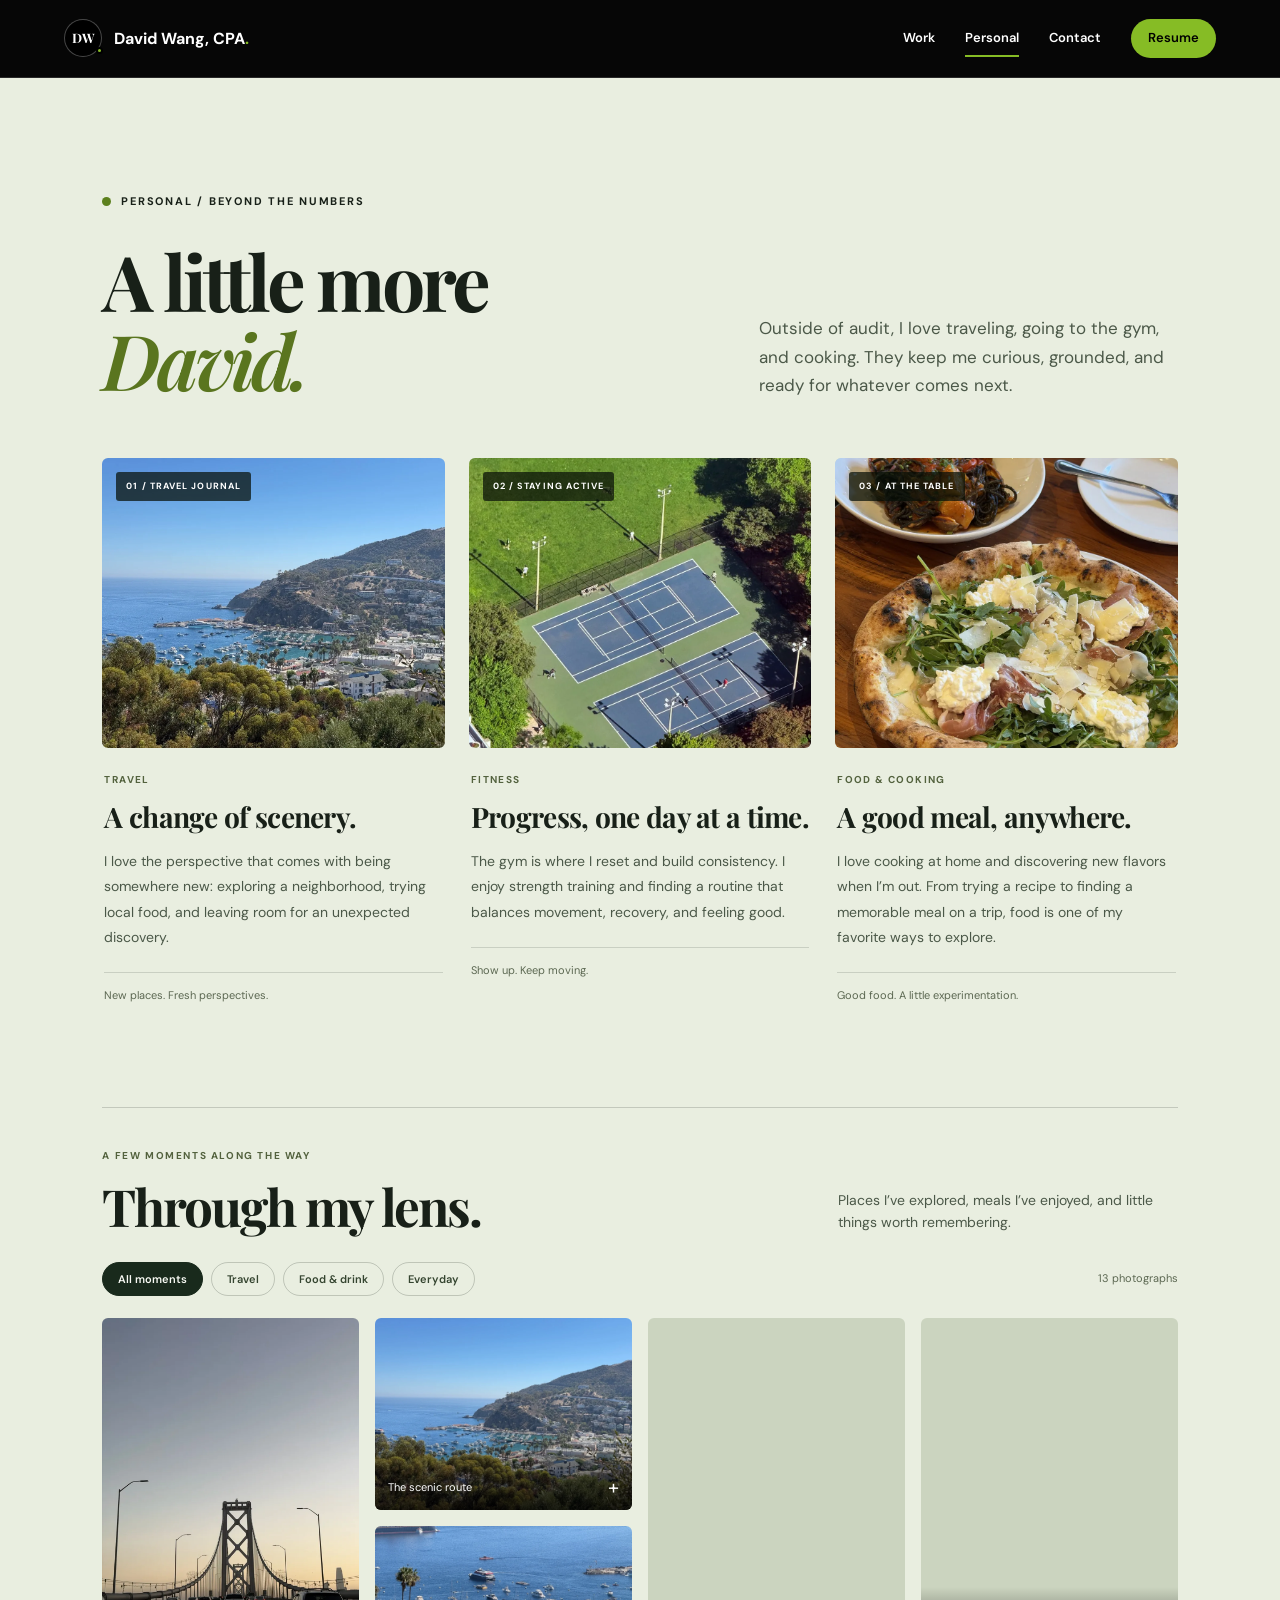
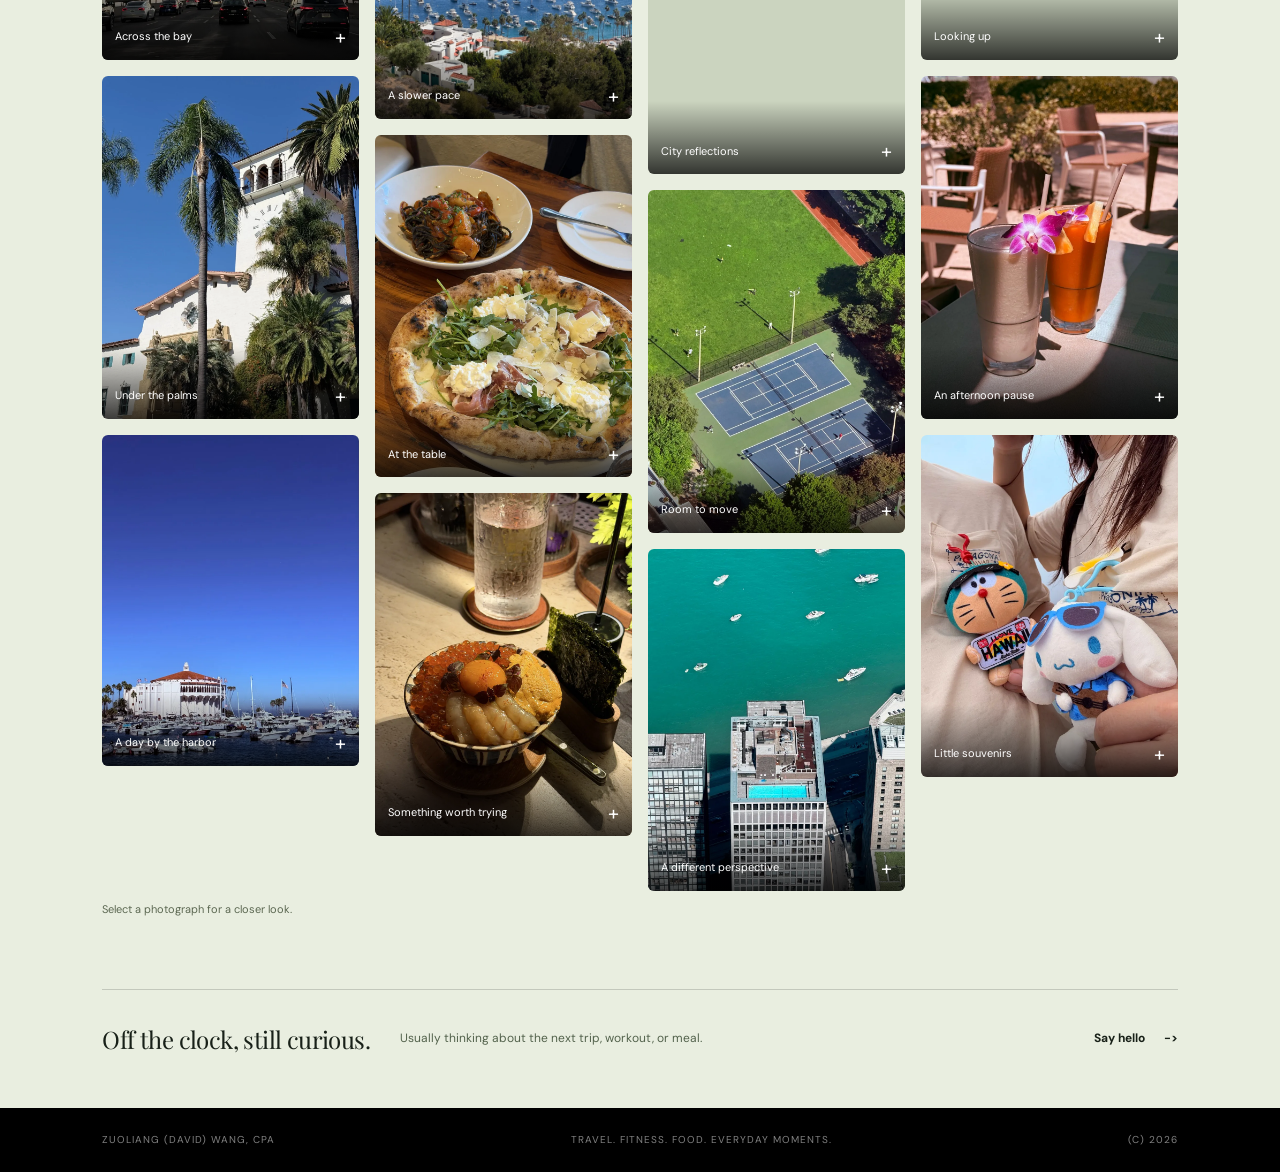
==== personal.html @ ee967cb2 "Separate Work and Personal pages and use plain text navigation symbols" ====
<!DOCTYPE html>
<html lang="en">
<head>
  <meta charset="UTF-8">
  <meta name="viewport" content="width=device-width, initial-scale=1.0">
  <meta name="description" content="Life beyond work with David Wang: travel, fitness, food, and a personal photo journal.">
  <meta name="theme-color" content="#080808">
  <title>David Wang | Personal</title>
  <link rel="preconnect" href="https://fonts.googleapis.com">
  <link rel="preconnect" href="https://fonts.gstatic.com" crossorigin="">
  <link href="https://fonts.googleapis.com/css2?family=DM+Sans:wght@400;500;600;700&family=Playfair+Display:ital,wght@0,600;0,700;1,600&display=swap" rel="stylesheet">
  <link rel="stylesheet" href="styles.css?v=two-pages-20261106">
<link href="https://zuoliangwang23.github.io/personal.html" rel="canonical"></head>
<body class="personal-page">
  <a class="skip-link" href="#personal">Skip to content</a>
  <header class="site-header">
    <a class="brand" href="index.html" aria-label="David Wang home">
      <span class="brand-mark">DW<span class="brand-dot"></span></span>
      <span>David Wang, CPA<span class="wordmark-dot">.</span></span>
    </a>
    <nav aria-label="Main navigation">
      <a class="section-nav" href="index.html">Work</a>
      <a aria-current="page" class="section-nav" href="personal.html">Personal</a>
      <a class="contact-nav" href="index.html#contact">Contact</a>
      <a class="nav-cta" href="[data-uri]" download="David-Wang-Resume.docx">Resume</a>
    </nav>
  </header>

  <main id="top"><section class="personal-section" id="personal" aria-labelledby="personal-title">
      <div class="personal-heading reveal">
        <div class="personal-kicker"><span class="personal-dot" aria-hidden="true"></span> Personal / Beyond the numbers</div>
        <div class="personal-title-row">
          <h1 id="personal-title">A little more <em>David.</em></h1>
          <p>Outside of audit, I love traveling, going to the gym, and cooking. They keep me curious, grounded, and ready for whatever comes next.</p>
        </div>
      </div>
      <div class="personal-grid">
        <article class="interest-card reveal">
          <a class="interest-photo" href="photos/coastal-overlook.webp" data-photo="" aria-label="Enlarge coastal harbor photograph">
            <img src="photos/coastal-overlook.webp" alt="An ocean harbor and hillside town viewed from above" width="1280" height="960" loading="lazy" decoding="async">
            <span class="interest-photo-label">01 / Travel journal</span>
          </a>
          <div class="interest-copy"><p class="interest-label">Travel</p><h3>A change of scenery.</h3><p>I love the perspective that comes with being somewhere new: exploring a neighborhood, trying local food, and leaving room for an unexpected discovery.</p><span class="interest-footnote">New places. Fresh perspectives.</span></div>
        </article>
        <article class="interest-card reveal">
          <a class="interest-photo activity-photo" href="photos/room-to-move.webp" data-photo="" aria-label="Enlarge courts and green space photograph">
            <img src="photos/room-to-move.webp" alt="An overhead view of tennis courts, a running track, and green space" width="960" height="1280" loading="lazy" decoding="async">
            <span class="interest-photo-label">02 / Staying active</span>
          </a>
          <div class="interest-copy"><p class="interest-label">Fitness</p><h3>Progress, one day at a time.</h3><p>The gym is where I reset and build consistency. I enjoy strength training and finding a routine that balances movement, recovery, and feeling good.</p><span class="interest-footnote">Show up. Keep moving.</span></div>
        </article>
        <article class="interest-card reveal">
          <a class="interest-photo food-photo" href="photos/pizza-and-pasta.webp" data-photo="" aria-label="Enlarge pizza and pasta photograph">
            <img src="photos/pizza-and-pasta.webp" alt="Pizza topped with greens and cheese alongside a bowl of seafood pasta" width="960" height="1280" loading="lazy" decoding="async">
            <span class="interest-photo-label">03 / At the table</span>
          </a>
          <div class="interest-copy"><p class="interest-label">Food &amp; Cooking</p><h3>A good meal, anywhere.</h3><p>I love cooking at home and discovering new flavors when I’m out. From trying a recipe to finding a memorable meal on a trip, food is one of my favorite ways to explore.</p><span class="interest-footnote">Good food. A little experimentation.</span></div>
        </article>
      </div>
      <section class="photo-journal" id="personal-gallery" aria-labelledby="gallery-title">
        <div class="journal-heading">
          <div><p class="personal-kicker">A few moments along the way</p><h3 id="gallery-title">Through my lens.</h3></div>
          <p>Places I’ve explored, meals I’ve enjoyed, and little things worth remembering.</p>
        </div>
        <div class="gallery-toolbar">
          <div class="gallery-filters" role="group" aria-label="Filter photographs" hidden>
            <button type="button" data-filter="all" aria-pressed="true">All moments</button>
            <button type="button" data-filter="travel" aria-pressed="false">Travel</button>
            <button type="button" data-filter="food" aria-pressed="false">Food &amp; drink</button>
            <button type="button" data-filter="everyday" aria-pressed="false">Everyday</button>
          </div>
          <p class="gallery-count" role="status" aria-live="polite">13 photographs</p>
        </div>
        <div class="photo-gallery">
          <a class="gallery-item" href="photos/bay-bridge.webp" data-photo="" data-category="travel" data-caption="Across the bay" aria-label="Enlarge: Across the bay">
            <img src="photos/bay-bridge.webp" alt="A suspension bridge and city skyline at dusk" width="960" height="1280" loading="lazy" decoding="async">
            <span class="gallery-caption">Across the bay<span aria-hidden="true">+</span></span>
          </a>
          <a class="gallery-item" href="photos/palm-lined-architecture.webp" data-photo="" data-category="travel" data-caption="Under the palms" aria-label="Enlarge: Under the palms">
            <img src="photos/palm-lined-architecture.webp" alt="Palm trees framing a white clock tower against a blue sky" width="960" height="1280" loading="lazy" decoding="async">
            <span class="gallery-caption">Under the palms<span aria-hidden="true">+</span></span>
          </a>
          <a class="gallery-item" href="photos/harbor-sailboats.webp" data-photo="" data-category="travel" data-caption="A day by the harbor" aria-label="Enlarge: A day by the harbor">
            <img src="photos/harbor-sailboats.webp" alt="Sailboats and a waterfront building beneath a clear blue sky" width="992" height="1280" loading="lazy" decoding="async">
            <span class="gallery-caption">A day by the harbor<span aria-hidden="true">+</span></span>
          </a>
          <a class="gallery-item" href="photos/coastal-overlook.webp" data-photo="" data-category="travel" data-caption="The scenic route" aria-label="Enlarge: The scenic route">
            <img src="photos/coastal-overlook.webp" alt="An ocean harbor and hillside town viewed from above" width="1280" height="960" loading="lazy" decoding="async">
            <span class="gallery-caption">The scenic route<span aria-hidden="true">+</span></span>
          </a>
          <a class="gallery-item" href="photos/coastal-harbor.webp" data-photo="" data-category="travel" data-caption="A slower pace" aria-label="Enlarge: A slower pace">
            <img src="photos/coastal-harbor.webp" alt="Boats in a blue harbor below white houses and palm trees" width="1280" height="960" loading="lazy" decoding="async">
            <span class="gallery-caption">A slower pace<span aria-hidden="true">+</span></span>
          </a>
          <a class="gallery-item" href="photos/pizza-and-pasta.webp" data-photo="" data-category="food" data-caption="At the table" aria-label="Enlarge: At the table">
            <img src="photos/pizza-and-pasta.webp" alt="Pizza topped with greens and cheese alongside a bowl of seafood pasta" width="960" height="1280" loading="lazy" decoding="async">
            <span class="gallery-caption">At the table<span aria-hidden="true">+</span></span>
          </a>
          <a class="gallery-item" href="photos/seafood-bowl.webp" data-photo="" data-category="food" data-caption="Something worth trying" aria-label="Enlarge: Something worth trying">
            <img src="photos/seafood-bowl.webp" alt="A seafood rice bowl with roe, sea urchin, and a golden egg yolk" width="960" height="1280" loading="lazy" decoding="async">
            <span class="gallery-caption">Something worth trying<span aria-hidden="true">+</span></span>
          </a>
          <a class="gallery-item" href="photos/city-reflections.webp" data-photo="" data-category="travel" data-caption="City reflections" aria-label="Enlarge: City reflections">
            <img src="photos/city-reflections.webp" alt="Cloud Gate reflecting the city and visitors at Millennium Park" width="720" height="1280" loading="lazy" decoding="async">
            <span class="gallery-caption">City reflections<span aria-hidden="true">+</span></span>
          </a>
          <a class="gallery-item" href="photos/room-to-move.webp" data-photo="" data-category="everyday" data-caption="Room to move" aria-label="Enlarge: Room to move">
            <img src="photos/room-to-move.webp" alt="An overhead view of tennis courts, a running track, and green space" width="960" height="1280" loading="lazy" decoding="async">
            <span class="gallery-caption">Room to move<span aria-hidden="true">+</span></span>
          </a>
          <a class="gallery-item" href="photos/waterfront-from-above.webp" data-photo="" data-category="travel" data-caption="A different perspective" aria-label="Enlarge: A different perspective">
            <img src="photos/waterfront-from-above.webp" alt="Waterfront buildings and boats seen from high above turquoise water" width="960" height="1280" loading="lazy" decoding="async">
            <span class="gallery-caption">A different perspective<span aria-hidden="true">+</span></span>
          </a>
          <a class="gallery-item" href="photos/museum-details.webp" data-photo="" data-category="travel" data-caption="Looking up" aria-label="Enlarge: Looking up">
            <img src="photos/museum-details.webp" alt="A museum facade with stone columns and flags under a blue sky" width="960" height="1280" loading="lazy" decoding="async">
            <span class="gallery-caption">Looking up<span aria-hidden="true">+</span></span>
          </a>
          <a class="gallery-item" href="photos/sunny-afternoon.webp" data-photo="" data-category="food" data-caption="An afternoon pause" aria-label="Enlarge: An afternoon pause">
            <img src="photos/sunny-afternoon.webp" alt="Two tropical drinks with pineapple and orchid garnishes on a sunny patio" width="960" height="1280" loading="lazy" decoding="async">
            <span class="gallery-caption">An afternoon pause<span aria-hidden="true">+</span></span>
          </a>
          <a class="gallery-item" href="photos/little-souvenirs.webp" data-photo="" data-category="everyday" data-caption="Little souvenirs" aria-label="Enlarge: Little souvenirs">
            <img src="photos/little-souvenirs.webp" alt="Two colorful souvenir plush keychains held against matching shirts" width="960" height="1280" loading="lazy" decoding="async">
            <span class="gallery-caption">Little souvenirs<span aria-hidden="true">+</span></span>
          </a>
        </div>
        <p class="gallery-hint">Select a photograph for a closer look.</p>
      </section>
      <div class="personal-closing reveal"><span>Off the clock, still curious.</span><p>Usually thinking about the next trip, workout, or meal.</p><a href="mailto:wangzuoliang23@gmail.com">Say hello <span aria-hidden="true">-&gt;</span></a></div>
    </section></main>

  <dialog class="photo-dialog" id="photo-viewer" aria-labelledby="viewer-title">
    <div class="viewer-shell">
      <div class="viewer-toolbar"><h2 id="viewer-title">Photo journal</h2><button type="button" class="viewer-close" aria-label="Close photo viewer">Close <span aria-hidden="true">X</span></button></div>
      <figure class="viewer-figure"><img id="viewer-image" alt=""><figcaption id="viewer-caption"></figcaption></figure>
      <div class="viewer-controls"><button type="button" class="viewer-previous" aria-label="Previous photograph">&lt;- Previous</button><span id="viewer-position" role="status" aria-live="polite"></span><button type="button" class="viewer-next" aria-label="Next photograph">Next -&gt;</button></div>
    </div>
  </dialog>

  <footer>
    <span>Zuoliang (David) Wang, CPA</span>
    <span>Travel. Fitness. Food. Everyday moments.</span>
    <span>(c) <span id="year"></span></span>
  </footer>

  <script src="script.js?v=two-pages-20261106"></script>
<script src="gallery.js?v=two-pages-20261106"></script></body>
</html>
---- styles.css ----
:root {
  --ink: #101010;
  --ink-soft: #4b4b4b;
  --paper: #f3f3f3;
  --paper-deep: #dedede;
  --white: #ffffff;
  --accent: #86bc25;
  --line: rgba(16, 16, 16, 0.18);
  --serif: "Playfair Display", Georgia, serif;
  --sans: "DM Sans", Arial, sans-serif;
}

* { box-sizing: border-box; }
html { scroll-behavior: smooth; }
body {
  margin: 0;
  color: var(--ink);
  background: #0b0b0b;
  font-family: var(--sans);
  line-height: 1.6;
}
a { color: inherit; text-decoration: none; }

.site-header {
  position: sticky;
  top: 0;
  z-index: 20;
  display: flex;
  align-items: center;
  justify-content: space-between;
  padding: 18px clamp(24px, 5vw, 80px);
  color: var(--white);
  border-bottom: 1px solid rgba(255, 255, 255, .14);
  background: rgba(7, 7, 7, 0.94);
  backdrop-filter: blur(18px);
}
.brand { display: flex; align-items: center; gap: 12px; font-weight: 700; }
.brand-mark {
  position: relative;
  display: grid;
  width: 38px;
  height: 38px;
  place-items: center;
  color: var(--white);
  background: #000;
  border: 1px solid rgba(255,255,255,.28);
  border-radius: 50%;
  font-family: var(--serif);
  font-size: 13px;
}
.brand-dot {
  position: absolute;
  right: -2px;
  bottom: 2px;
  width: 7px;
  height: 7px;
  background: var(--accent);
  border: 2px solid #000;
  border-radius: 50%;
}
.wordmark-dot { color: var(--accent); }
nav { display: flex; align-items: center; gap: 30px; font-size: 13px; font-weight: 600; }
nav a { transition: color .2s ease; }
nav a:hover { color: var(--accent); }
.nav-cta { padding: 9px 17px; color: #000; background: var(--accent); border-radius: 99px; }

.hero {
  min-height: calc(100vh - 75px);
  display: grid;
  grid-template-columns: 1.35fr .65fr;
  gap: 7vw;
  align-items: center;
  padding: clamp(70px, 10vw, 150px) clamp(24px, 8vw, 130px);
  overflow: hidden;
  color: var(--white);
  background:
    radial-gradient(circle at 85% 25%, rgba(134, 188, 37, .16), transparent 29%),
    #080808;
}
.eyebrow {
  display: flex;
  align-items: center;
  gap: 11px;
  margin: 0 0 24px;
  color: rgba(255,255,255,.58);
  font-size: 11px;
  font-weight: 700;
  letter-spacing: .18em;
  text-transform: uppercase;
}
.eyebrow span { width: 26px; height: 1px; background: var(--accent); }
h1, h2, h3, p { margin-top: 0; }
h1 {
  max-width: 760px;
  margin-bottom: 26px;
  font-family: var(--serif);
  font-size: clamp(55px, 7vw, 104px);
  line-height: .98;
  letter-spacing: -.055em;
}
h1 em { color: var(--accent); font-weight: 600; }
.hero-intro { max-width: 690px; margin-bottom: 12px; color: rgba(255,255,255,.68); font-size: clamp(17px, 1.45vw, 22px); }
.hero-goal { max-width: 650px; margin-bottom: 34px; font-size: 14px; font-weight: 600; }
.hero-actions { display: flex; gap: 12px; flex-wrap: wrap; }
.button {
  display: inline-flex;
  gap: 32px;
  align-items: center;
  padding: 14px 20px;
  border: 1px solid rgba(255,255,255,.55);
  border-radius: 99px;
  font-size: 13px;
  font-weight: 700;
  transition: transform .2s ease, background .2s ease, color .2s ease;
}
.button:hover { transform: translateY(-2px); }
.button.primary { color: #000; background: var(--accent); border-color: var(--accent); }
.button.secondary { color: var(--white); }
.button.secondary:hover { color: #000; background: var(--white); }
.hero-panel { position: relative; }
.hero-panel::before {
  content: "";
  position: absolute;
  inset: -60px -120px auto -80px;
  height: 390px;
  background: radial-gradient(circle, rgba(134,188,37,.3), transparent 66%);
  pointer-events: none;
}
.portrait-frame {
  position: relative;
  aspect-ratio: .9;
  margin: 0;
  overflow: hidden;
  border: 1px solid rgba(255,255,255,.35);
  border-radius: 240px 240px 12px 12px;
  background: #1b1b1b;
}
.portrait-frame img {
  width: 100%;
  height: 100%;
  display: block;
  object-fit: cover;
  object-position: 57% center;
  filter: saturate(.82) contrast(1.02);
}
.portrait-frame figcaption {
  position: absolute;
  right: 14px;
  bottom: 14px;
  left: 14px;
  padding: 10px 12px;
  color: var(--white);
  background: rgba(0, 0, 0, .84);
  backdrop-filter: blur(8px);
  font-size: 9px;
  font-weight: 700;
  letter-spacing: .11em;
  text-align: center;
  text-transform: uppercase;
}
.hero-stat-grid { display: grid; grid-template-columns: 1fr 1fr; margin-top: 30px; border-top: 1px solid rgba(255,255,255,.2); }
.hero-stat-grid div { padding: 18px 5px; border-bottom: 1px solid rgba(255,255,255,.2); }
.hero-stat-grid div:nth-child(odd) { border-right: 1px solid rgba(255,255,255,.2); }
.hero-stat-grid strong, .hero-stat-grid span { display: block; }
.hero-stat-grid strong { font-family: var(--serif); font-size: 27px; }
.hero-stat-grid span { color: rgba(255,255,255,.52); font-size: 11px; text-transform: uppercase; letter-spacing: .08em; }

.trust-strip {
  display: flex;
  gap: 3vw;
  align-items: center;
  justify-content: center;
  padding: 24px;
  color: #000;
  background: var(--accent);
  font-size: 12px;
  letter-spacing: .06em;
  text-transform: uppercase;
}
.trust-strip span { color: rgba(0,0,0,.55); }

.section { padding: clamp(80px, 10vw, 150px) clamp(24px, 8vw, 130px); background: var(--paper); }
.narrative { display: grid; grid-template-columns: .35fr 1fr; gap: 6vw; }
.section-label { font-size: 11px; font-weight: 700; letter-spacing: .18em; text-transform: uppercase; }
.narrative h2, .section-heading h2, .contact-copy h2 {
  max-width: 930px;
  margin-bottom: 28px;
  font-family: var(--serif);
  font-size: clamp(39px, 5vw, 73px);
  line-height: 1.05;
  letter-spacing: -.045em;
}
.large-copy { max-width: 940px; color: var(--ink-soft); font-size: clamp(18px, 2vw, 27px); line-height: 1.55; }
.muted-copy { max-width: 760px; margin-top: 26px; color: var(--ink-soft); }
.section-heading { display: grid; grid-template-columns: .35fr 1fr; gap: 6vw; margin-bottom: 55px; }
.section-heading h2 { margin-bottom: 0; }

.expertise-grid { display: grid; grid-template-columns: repeat(3, 1fr); gap: 18px; }
.expertise-card {
  min-height: 440px;
  padding: 28px;
  border: 1px solid var(--line);
  background: var(--white);
  transition: transform .25s ease, background .25s ease;
}
.expertise-card:hover { transform: translateY(-7px); color: var(--white); background: #111; }
.expertise-card:hover p { color: rgba(255,255,255,.65); }
.expertise-card:hover li { border-color: rgba(255,255,255,.18); }
.card-number { display: block; margin-bottom: 85px; color: var(--accent); font-family: var(--serif); }
.expertise-card h3 { margin-bottom: 18px; font-family: var(--serif); font-size: 28px; line-height: 1.15; }
.expertise-card p { color: var(--ink-soft); font-size: 14px; }
.expertise-card ul { margin: 30px 0 0; padding: 0; list-style: none; border-top: 1px solid var(--line); }
.expertise-card li { padding: 10px 0; border-bottom: 1px solid var(--line); font-size: 12px; font-weight: 600; }

.impact-section { padding: clamp(80px, 10vw, 150px) clamp(24px, 8vw, 130px); color: var(--white); background: #090909; }
.light { color: var(--paper); }
.impact-list { border-top: 1px solid rgba(255,255,255,.25); }
.impact-item {
  display: grid;
  grid-template-columns: .35fr 1fr auto;
  gap: 6vw;
  align-items: start;
  padding: 35px 0;
  border-bottom: 1px solid rgba(255,255,255,.25);
}
.impact-tag { color: var(--accent); font-size: 11px; font-weight: 700; letter-spacing: .15em; text-transform: uppercase; }
.impact-item h3 { margin-bottom: 9px; font-family: var(--serif); font-size: clamp(23px, 2.4vw, 36px); }
.impact-item p { max-width: 750px; margin: 0; color: rgba(255,255,255,.64); font-size: 14px; }
.impact-item > strong { color: rgba(255,255,255,.2); font-family: var(--serif); font-size: 30px; }

.timeline { border-top: 1px solid var(--line); }
.timeline-item { display: grid; grid-template-columns: .35fr 1fr; gap: 6vw; padding: 36px 0; border-bottom: 1px solid var(--line); }
.timeline-meta { display: flex; flex-direction: column; color: var(--ink-soft); font-size: 12px; }
.timeline-content .company { margin-bottom: 5px; color: var(--accent); font-size: 11px; font-weight: 700; letter-spacing: .14em; text-transform: uppercase; }
.timeline-content h3 { margin-bottom: 8px; font-family: var(--serif); font-size: 31px; }
.timeline-content p:last-child { max-width: 730px; margin-bottom: 0; color: var(--ink-soft); }
.role-highlights { display: flex; gap: 8px; flex-wrap: wrap; max-width: 800px; margin-top: 24px; }
.role-highlights span { padding: 7px 11px; border: 1px solid var(--line); border-radius: 99px; font-size: 10px; font-weight: 700; letter-spacing: .06em; text-transform: uppercase; }

.credential-section {
  display: grid;
  grid-template-columns: 1fr auto;
  gap: 40px;
  align-items: end;
  padding: 45px clamp(24px, 8vw, 130px);
  color: #000;
  background: var(--accent);
}
.credential-section p { margin-bottom: 8px; font-size: 10px; font-weight: 700; letter-spacing: .16em; text-transform: uppercase; }
.credential-section h2 { margin: 0; font-family: var(--serif); font-size: clamp(30px, 4vw, 56px); line-height: 1.05; letter-spacing: -.04em; }
.credential-details { display: flex; flex-direction: column; align-items: flex-end; text-align: right; }
.credential-details span { font-size: 11px; font-weight: 600; text-transform: uppercase; letter-spacing: .1em; }
.credential-details strong { font-family: var(--serif); font-size: 25px; }

.tools { display: grid; grid-template-columns: .55fr 1fr; gap: 7vw; padding: clamp(65px, 8vw, 110px) clamp(24px, 8vw, 130px); border-block: 1px solid rgba(255,255,255,.16); color: var(--white); background: #151515; }
.tools-heading p { margin: 0 0 18px; color: var(--accent); font-size: 11px; font-weight: 700; letter-spacing: .15em; text-transform: uppercase; }
.tools-heading h2 { max-width: 420px; margin: 0; font-family: var(--serif); font-size: clamp(34px, 4vw, 56px); line-height: 1.06; letter-spacing: -.04em; }
.tools-groups { display: grid; gap: 25px; }
.tool-group { padding-bottom: 24px; border-bottom: 1px solid rgba(255,255,255,.16); }
.tool-group strong { display: block; margin-bottom: 13px; color: rgba(255,255,255,.5); font-size: 10px; letter-spacing: .14em; text-transform: uppercase; }
.tool-group div { display: flex; gap: 9px; flex-wrap: wrap; }
.tools span { padding: 8px 14px; border: 1px solid rgba(255,255,255,.24); border-radius: 99px; color: rgba(255,255,255,.72); font-size: 12px; }

.contact-section {
  display: grid;
  grid-template-columns: 1fr .75fr;
  gap: 10vw;
  padding: clamp(85px, 11vw, 170px) clamp(24px, 8vw, 130px);
  color: var(--white);
  background:
    linear-gradient(135deg, rgba(134,188,37,.12), transparent 42%),
    #050505;
}
.eyebrow.light { color: rgba(245,241,232,.6); }
.contact-copy p:last-child { max-width: 620px; color: rgba(255,255,255,.64); }
.contact-links { border-top: 1px solid rgba(255,255,255,.25); }
.contact-links a { display: grid; grid-template-columns: 90px 1fr auto; gap: 12px; padding: 21px 0; border-bottom: 1px solid rgba(255,255,255,.25); }
.contact-links a:hover strong { color: var(--accent); }
.contact-links span { color: rgba(245,241,232,.5); font-size: 11px; text-transform: uppercase; letter-spacing: .12em; }
.contact-links strong { font-size: 13px; transition: color .2s ease; }
.contact-links b { color: var(--accent); }

footer { display: flex; justify-content: space-between; padding: 24px clamp(24px, 8vw, 130px); color: rgba(255,255,255,.5); background: #000; font-size: 10px; letter-spacing: .1em; text-transform: uppercase; }

.motion-ready .reveal { opacity: 0; transform: translateY(18px); transition: opacity .7s ease, transform .7s ease; }
.reveal.visible { opacity: 1; transform: translateY(0); }
.motion-ready .reveal.visible { opacity: 1; transform: translateY(0); }

[id] { scroll-margin-top: 94px; }
:focus-visible { outline: 3px solid var(--accent); outline-offset: 5px; }
.skip-link { position: fixed; top: -100px; left: 18px; z-index: 100; padding: 12px 20px; color: #000; background: var(--accent); }
.skip-link:focus { top: 12px; }
nav .section-nav { position: relative; padding: 10px 0; }
nav .section-nav::after { content: ""; position: absolute; bottom: 2px; left: 0; width: 100%; height: 2px; background: var(--accent); transform: scaleX(0); transition: transform .2s; }
nav .section-nav[aria-current]::after, nav .section-nav:hover::after { transform: scaleX(1); }
.working-style { display: grid; grid-template-columns: repeat(3, 1fr); gap: 24px; margin-top: 44px; padding-top: 28px; border-top: 1px solid var(--line); }
.working-style article > span { font-size: 11px; color: #52731a; }
.working-style h3 { font-size: 16px; margin: 12px 0 9px; line-height: 1.4; }
.working-style p { font-size: 13px; color: var(--ink-soft); margin: 0; }
.promotion-note { margin-bottom: 18px; font-size: 12px; font-weight: 600; color: #52731a; }
.personal-section { background: #e9eee0; color: #182018; padding: clamp(80px, 9vw, 140px) clamp(24px, 8vw, 130px) 50px; }
.personal-kicker { display: flex; align-items: center; gap: 10px; font-size: 11px; font-weight: 700; text-transform: uppercase; letter-spacing: .16em; }
.personal-dot { width: 9px; height: 9px; background: #5c801d; border-radius: 50%; }
.personal-title-row { display: grid; grid-template-columns: 1.15fr .85fr; gap: 7vw; align-items: end; margin-top: 30px; }
.personal-title-row h1 { margin: 0; font-family: var(--serif); font-size: clamp(48px, 6vw, 88px); line-height: 1.04; letter-spacing: -.05em; }
.personal-title-row em { color: #5a751f; }
.personal-title-row > p { margin: 0; max-width: 460px; color: #4b5848; font-size: 17px; line-height: 1.7; }
.personal-grid { display: grid; grid-template-columns: repeat(3, minmax(0,1fr)); gap: 24px; margin-top: 58px; }
.interest-card { min-width: 0; }
.interest-photo { position: relative; aspect-ratio: 1.18; display: block; overflow: hidden; border-radius: 6px; background: #d5dfcc; }
.interest-photo img { display: block; width: 100%; height: 100%; object-fit: cover; transition: transform .4s ease; }
.interest-photo:hover img { transform: scale(1.035); }
.activity-photo img { object-position: center 62%; }
.food-photo img { object-position: center 57%; }
.interest-photo-label { position: absolute; top: 14px; left: 14px; padding: 7px 10px; color: #fff; background: rgba(8,16,8,.72); border-radius: 3px; font-size: 9px; font-weight: 700; text-transform: uppercase; letter-spacing: .12em; }
.interest-copy { padding: 24px 2px 0; }
.interest-label { margin-bottom: 12px; color: #53623e; text-transform: uppercase; letter-spacing: .14em; font-size: 10px; font-weight: 700; }
.interest-copy h3 { font-family: var(--serif); font-size: clamp(25px, 2.2vw, 33px); line-height: 1.2; letter-spacing: -.025em; margin-bottom: 15px; }
.interest-copy > p:not(.interest-label) { color: #4b5848; font-size: 14px; line-height: 1.8; margin-bottom: 22px; }
.interest-footnote { display: block; border-top: 1px solid rgba(24,32,24,.15); padding-top: 14px; color: #5c6852; font-size: 11px; }
.personal-closing { margin-top: 70px; padding-top: 30px; display: flex; flex-wrap: wrap; align-items: center; gap: 16px 30px; border-top: 1px solid rgba(24,32,24,.18); }
.personal-closing > span { font-family: var(--serif); font-size: 24px; letter-spacing: -.025em; }
.personal-closing p { margin: 0; font-size: 12px; color: #53624c; }
.personal-closing a { margin-left: auto; font-weight: 700; font-size: 12px; }
.personal-closing a > span { margin-left: 16px; }

.photo-journal { margin-top: clamp(70px, 8vw, 115px); padding-top: 40px; border-top: 1px solid rgba(24,32,24,.18); }
.journal-heading { display: flex; align-items: flex-end; justify-content: space-between; gap: 35px; }
.journal-heading .personal-kicker { font-size: 10px; color: #53623e; margin-bottom: 16px; }
.journal-heading h3 { font-family: var(--serif); font-size: clamp(36px,4vw,58px); line-height: 1.05; letter-spacing: -.04em; margin: 0; }
.journal-heading > p { max-width: 340px; margin: 0; color: #4b5848; font-size: 14px; }
.gallery-toolbar { display: flex; flex-wrap: wrap; gap: 16px; align-items: center; justify-content: space-between; padding: 28px 0 22px; }
.gallery-filters { display: flex; flex-wrap: wrap; gap: 8px; }
.gallery-filters button { border: 1px solid rgba(24,32,24,.2); background: transparent; color: #354530; border-radius: 99px; padding: 9px 15px; font: 600 11px var(--sans); cursor: pointer; transition: color .2s, background .2s; }
.gallery-filters button[aria-pressed="true"], .gallery-filters button:hover { background: #192a1c; color: #f8faf4; border-color: #192a1c; }
.gallery-count { margin: 0; color: #5c6852; font-size: 11px; }
.photo-gallery { columns: 4; column-gap: 16px; }
.gallery-item { position: relative; display: block; width: 100%; margin-bottom: 16px; break-inside: avoid; overflow: hidden; background: #cbd4bf; border-radius: 6px; }
.gallery-item img { display: block; width: 100%; height: auto; transition: transform .35s ease; }
.gallery-item:hover img { transform: scale(1.035); }
.gallery-item:focus-visible { outline-offset: 3px; }
.gallery-caption { position: absolute; inset: auto 0 0; display: flex; justify-content: space-between; align-items: center; gap: 10px; padding: 40px 13px 13px; background: linear-gradient(transparent,rgba(0,0,0,.75)); color: #fff; font-size: 11px; line-height: 1.4; }
.gallery-caption > span { font-size: 20px; line-height: 1; }
.photo-gallery [hidden], .gallery-filters[hidden] { display: none !important; }
.gallery-hint { margin: 10px 0 0; color: #5c6852; font-size: 11px; }
.photo-viewer-open { overflow: hidden; }
.photo-dialog { width: min(1100px,calc(100vw - 32px)); height: min(92dvh,960px); max-width: none; max-height: none; padding: 0; color: #fff; background: #0b100c; border: 1px solid rgba(134,188,37,.3); border-radius: 10px; }
.photo-dialog::backdrop { background: rgba(0,0,0,.87); backdrop-filter: blur(5px); }
.viewer-shell { height: 100%; display: grid; grid-template-rows: auto minmax(0,1fr) auto; padding: 16px 24px; gap: 14px; }
.viewer-toolbar, .viewer-controls { display: flex; align-items: center; justify-content: space-between; gap: 15px; }
.viewer-toolbar h2 { margin: 0; color: #cbd5c2; font: 500 12px var(--sans); }
.photo-dialog button { padding: 10px 13px; font: 600 12px var(--sans); color: #fff; background: #1c271e; border: 1px solid #354535; border-radius: 5px; cursor: pointer; }
.photo-dialog button:hover { color: #000; background: var(--accent); }
.viewer-close span { margin-left: 12px; font-size: 18px; }
.viewer-figure { display: grid; grid-template-rows: minmax(0,1fr) auto; gap: 12px; min-height: 0; margin: 0; }
.viewer-figure img { display: block; width: 100%; height: 100%; min-height: 0; object-fit: contain; }
.viewer-figure figcaption { text-align: center; color: #cbd5c2; font-size: 12px; }
#viewer-position { font-size: 11px; color: #a7b59e; }

@media (max-width: 900px) {
  nav .contact-nav { display: none; }
  nav { gap: 20px; }
  .personal-title-row { grid-template-columns: 1fr; gap: 24px; }
  .personal-grid { gap: 18px; }
  .photo-gallery { columns: 3; }
  .working-style { grid-template-columns: 1fr; }
  .hero { grid-template-columns: 1fr; padding-top: 85px; }
  .hero-panel { max-width: 430px; }
  .portrait-frame { aspect-ratio: 1.05; }
  .trust-strip { justify-content: flex-start; overflow-x: auto; }
  .trust-strip > * { flex: 0 0 auto; }
  .narrative, .section-heading, .timeline-item, .impact-item, .contact-section { grid-template-columns: 1fr; gap: 24px; }
  .expertise-grid { grid-template-columns: 1fr; }
  .expertise-card { min-height: auto; }
  .card-number { margin-bottom: 40px; }
  .impact-item { grid-template-columns: 1fr auto; }
  .impact-item > div { grid-column: 1 / -1; }
  .tools { grid-template-columns: 1fr; gap: 35px; }
  .credential-section { grid-template-columns: 1fr; align-items: start; }
  .credential-details { align-items: flex-start; text-align: left; }
}

@media (max-width: 600px) {
  .site-header { padding: 14px 18px; }
  .brand > span:last-child { display: none; }
  nav { gap: 14px; font-size: 11px; }
  .nav-cta { padding: 8px 12px; }
  .personal-section { padding-inline: 20px; }
  .personal-grid { grid-template-columns: 1fr; gap: 40px; margin-top: 38px; }
  .interest-photo { aspect-ratio: 1.35; }
  .journal-heading { align-items: flex-start; flex-direction: column; gap: 20px; }
  .photo-gallery { columns: 2; column-gap: 10px; }
  .gallery-item { margin-bottom: 10px; }
  .gallery-caption { padding: 30px 10px 10px; font-size: 10px; }
  .gallery-toolbar { align-items: flex-start; }
  .gallery-filters { gap: 6px; }
  .gallery-filters button { padding: 8px 11px; font-size: 10px; }
  .viewer-shell { padding: 12px; }
  .photo-dialog { width: calc(100vw - 16px); height: 94dvh; }
  .personal-closing { margin-top: 46px; gap: 12px; }
  .personal-closing p { width: 100%; }
  .personal-closing a { margin-left: 0; margin-top: 8px; }
  .hero, .section, .impact-section, .contact-section { padding-inline: 20px; }
  h1 { font-size: 52px; }
  .hero-actions { flex-direction: column; align-items: stretch; }
  .button { justify-content: space-between; }
  .contact-links a { grid-template-columns: 70px 1fr auto; }
  .contact-links strong { overflow-wrap: anywhere; }
  footer { flex-direction: column; gap: 7px; padding-inline: 20px; }
}

@media (prefers-reduced-motion: reduce) {
  html { scroll-behavior: auto; }
  .reveal { opacity: 1; transform: none; transition: none; }
  .interest-photo img, .gallery-item img { transition: none; }
}
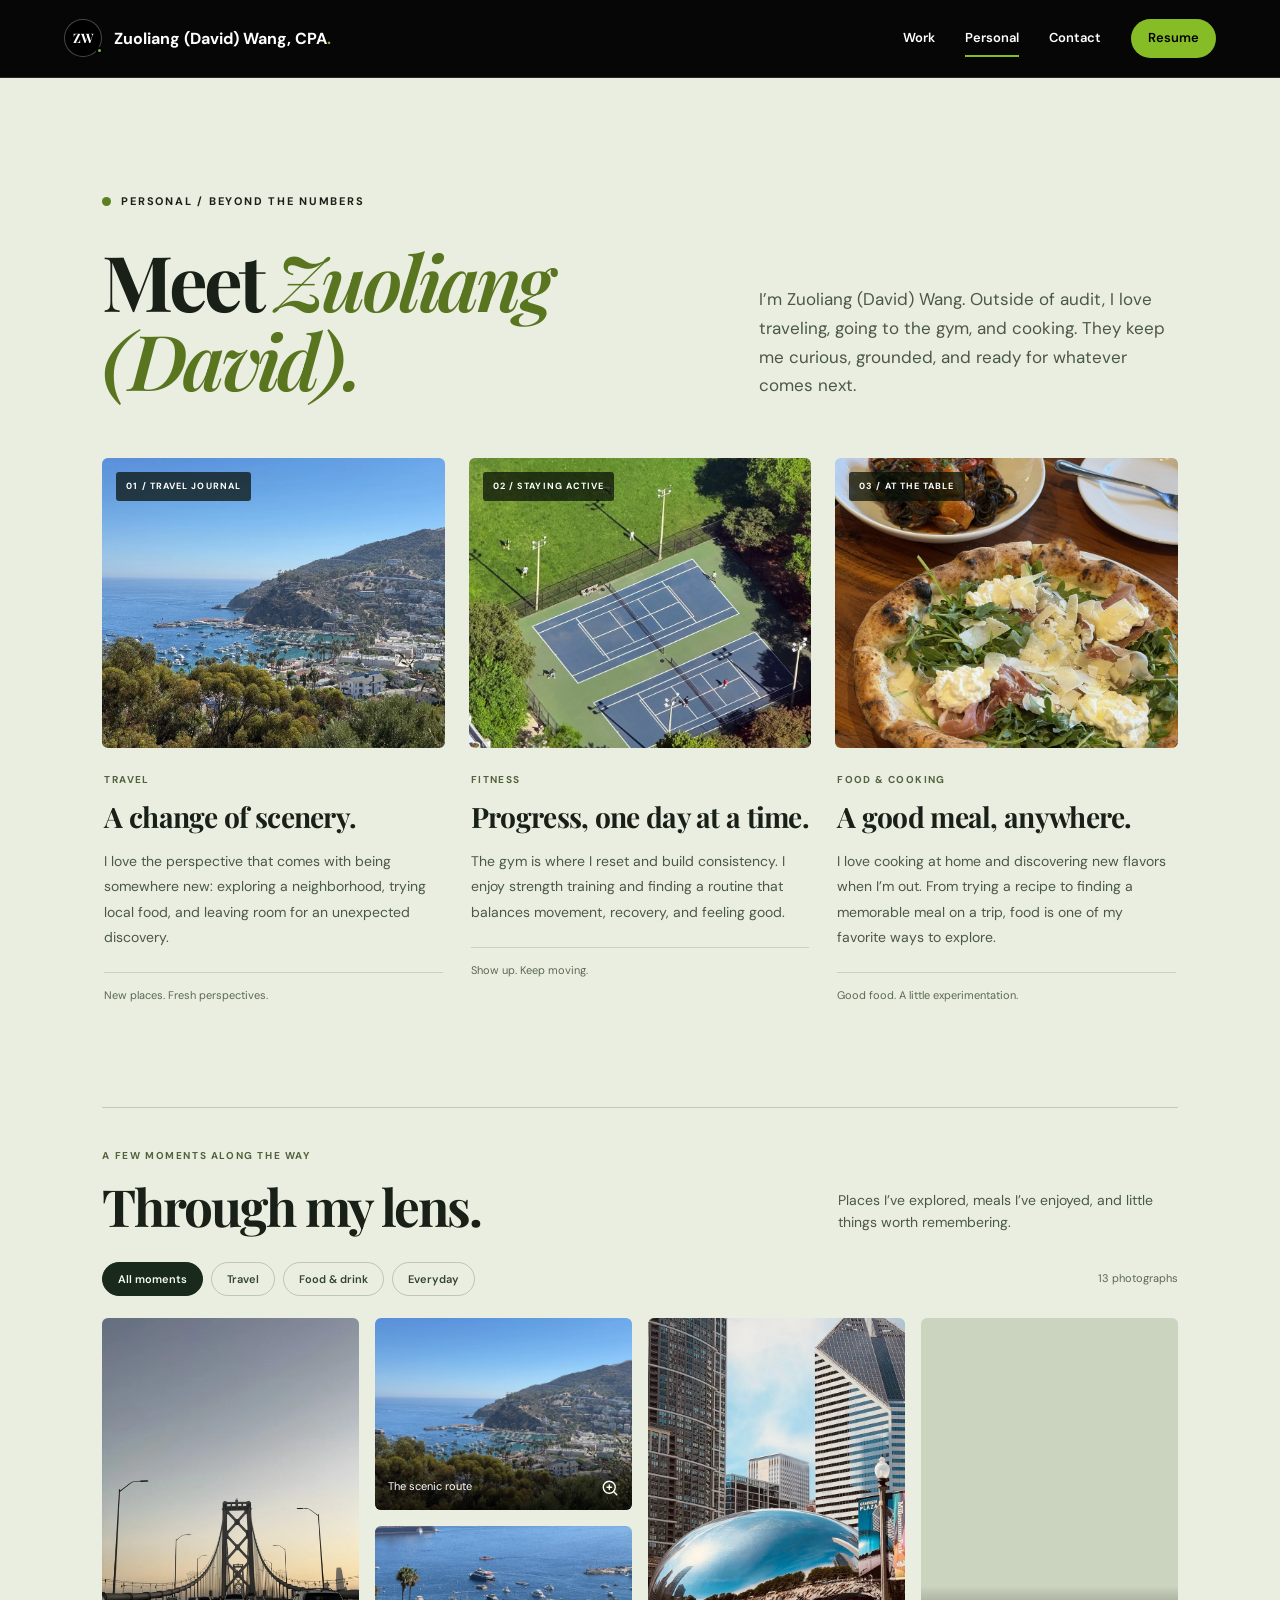
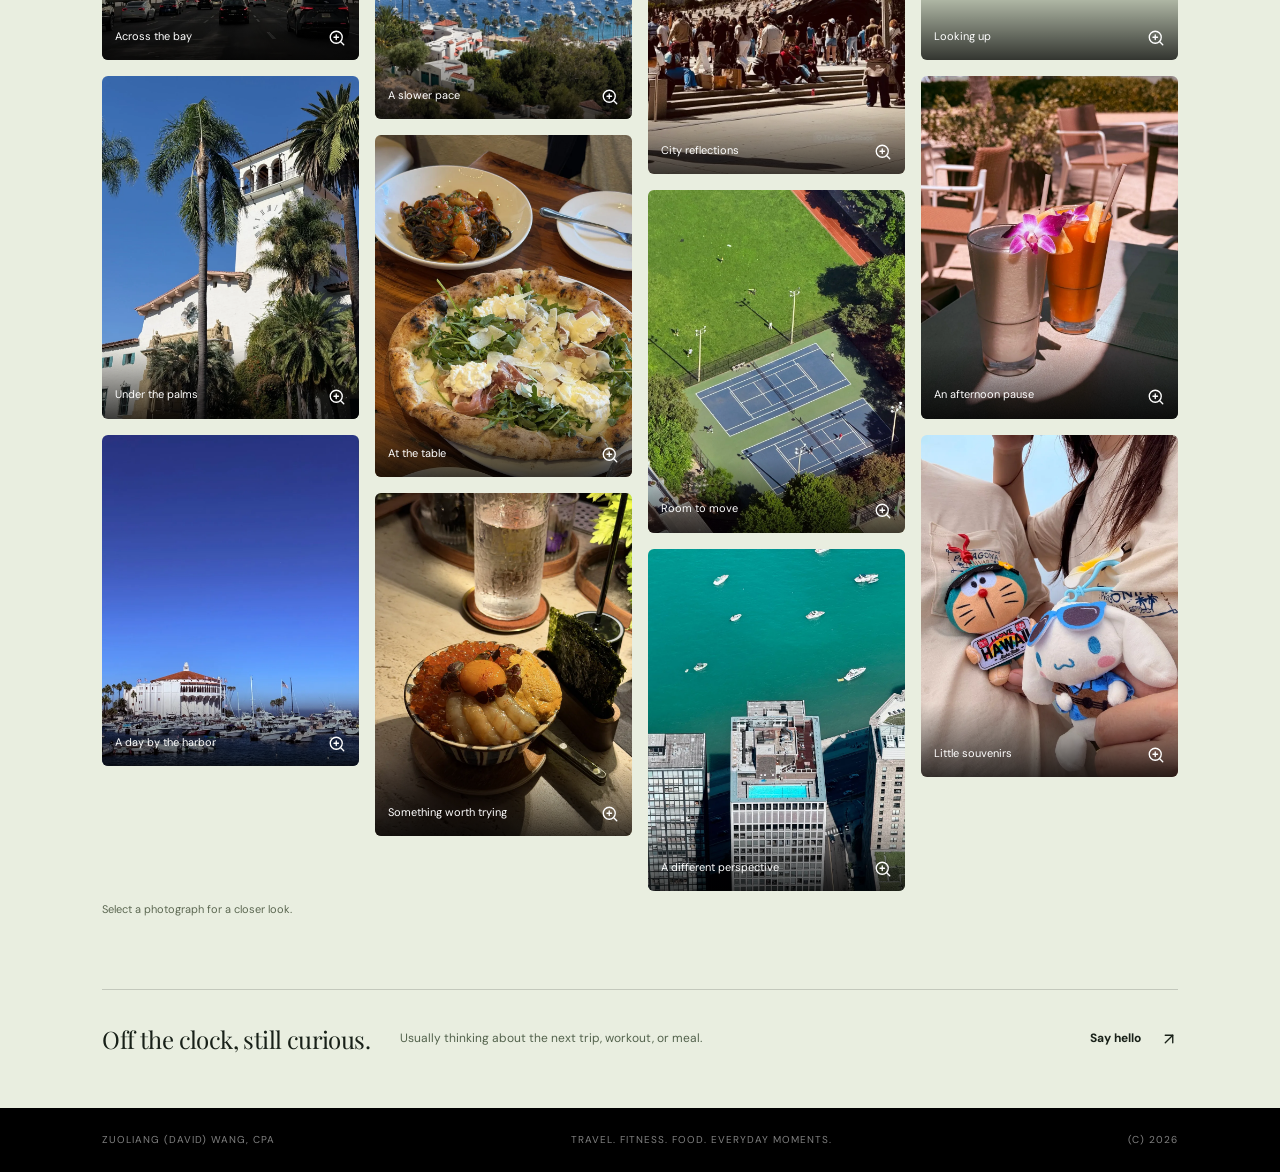
==== commit 27f10b26: "Use Zuoliang (David) Wang throughout and replace character arrows with Lucide SVG icons" ====
--- a/personal.html
+++ b/personal.html
@@ -3,26 +3,26 @@
 <head>
   <meta charset="UTF-8">
   <meta name="viewport" content="width=device-width, initial-scale=1.0">
-  <meta name="description" content="Life beyond work with David Wang: travel, fitness, food, and a personal photo journal.">
+  <meta name="description" content="Life beyond work with Zuoliang (David) Wang: travel, fitness, food, and a personal photo journal.">
   <meta name="theme-color" content="#080808">
-  <title>David Wang | Personal</title>
+  <title>Zuoliang (David) Wang | Personal</title>
   <link rel="preconnect" href="https://fonts.googleapis.com">
   <link rel="preconnect" href="https://fonts.gstatic.com" crossorigin="">
   <link href="https://fonts.googleapis.com/css2?family=DM+Sans:wght@400;500;600;700&family=Playfair+Display:ital,wght@0,600;0,700;1,600&display=swap" rel="stylesheet">
-  <link rel="stylesheet" href="styles.css?v=two-pages-20261106">
+  <link rel="stylesheet" href="styles.css?v=identity-icons-20261106">
 <link href="https://zuoliangwang23.github.io/personal.html" rel="canonical"></head>
 <body class="personal-page">
   <a class="skip-link" href="#personal">Skip to content</a>
   <header class="site-header">
-    <a class="brand" href="index.html" aria-label="David Wang home">
-      <span class="brand-mark">DW<span class="brand-dot"></span></span>
-      <span>David Wang, CPA<span class="wordmark-dot">.</span></span>
+    <a class="brand" href="index.html" aria-label="Zuoliang (David) Wang home">
+      <span class="brand-mark">ZW<span class="brand-dot"></span></span>
+      <span>Zuoliang (David) Wang, CPA<span class="wordmark-dot">.</span></span>
     </a>
     <nav aria-label="Main navigation">
       <a class="section-nav" href="index.html">Work</a>
       <a aria-current="page" class="section-nav" href="personal.html">Personal</a>
       <a class="contact-nav" href="index.html#contact">Contact</a>
-      <a class="nav-cta" href="[data-uri]" download="David-Wang-Resume.docx">Resume</a>
+      <a class="nav-cta" href="[data-uri]" download="Zuoliang-Wang-Resume.docx">Resume</a>
     </nav>
   </header>
 
@@ -30,8 +30,8 @@
       <div class="personal-heading reveal">
         <div class="personal-kicker"><span class="personal-dot" aria-hidden="true"></span> Personal / Beyond the numbers</div>
         <div class="personal-title-row">
-          <h1 id="personal-title">A little more <em>David.</em></h1>
-          <p>Outside of audit, I love traveling, going to the gym, and cooking. They keep me curious, grounded, and ready for whatever comes next.</p>
+          <h1 id="personal-title">Meet <em>Zuoliang (David).</em></h1>
+          <p>I’m Zuoliang (David) Wang. Outside of audit, I love traveling, going to the gym, and cooking. They keep me curious, grounded, and ready for whatever comes next.</p>
         </div>
       </div>
       <div class="personal-grid">
@@ -74,67 +74,144 @@
         <div class="photo-gallery">
           <a class="gallery-item" href="photos/bay-bridge.webp" data-photo="" data-category="travel" data-caption="Across the bay" aria-label="Enlarge: Across the bay">
             <img src="photos/bay-bridge.webp" alt="A suspension bridge and city skyline at dusk" width="960" height="1280" loading="lazy" decoding="async">
-            <span class="gallery-caption">Across the bay<span aria-hidden="true">+</span></span>
+            <span class="gallery-caption">Across the bay<span aria-hidden="true"><svg focusable="false" aria-hidden="true" class="ui-icon" xmlns="http://www.w3.org/2000/svg" width="18" height="18" viewBox="0 0 24 24" fill="none" stroke="currentColor" stroke-width="2" stroke-linecap="round" stroke-linejoin="round">
+  <circle cx="11" cy="11" r="8" />
+  <line x1="21" x2="16.65" y1="21" y2="16.65" />
+  <line x1="11" x2="11" y1="8" y2="14" />
+  <line x1="8" x2="14" y1="11" y2="11" />
+</svg></span></span>
           </a>
           <a class="gallery-item" href="photos/palm-lined-architecture.webp" data-photo="" data-category="travel" data-caption="Under the palms" aria-label="Enlarge: Under the palms">
             <img src="photos/palm-lined-architecture.webp" alt="Palm trees framing a white clock tower against a blue sky" width="960" height="1280" loading="lazy" decoding="async">
-            <span class="gallery-caption">Under the palms<span aria-hidden="true">+</span></span>
+            <span class="gallery-caption">Under the palms<span aria-hidden="true"><svg focusable="false" aria-hidden="true" class="ui-icon" xmlns="http://www.w3.org/2000/svg" width="18" height="18" viewBox="0 0 24 24" fill="none" stroke="currentColor" stroke-width="2" stroke-linecap="round" stroke-linejoin="round">
+  <circle cx="11" cy="11" r="8" />
+  <line x1="21" x2="16.65" y1="21" y2="16.65" />
+  <line x1="11" x2="11" y1="8" y2="14" />
+  <line x1="8" x2="14" y1="11" y2="11" />
+</svg></span></span>
           </a>
           <a class="gallery-item" href="photos/harbor-sailboats.webp" data-photo="" data-category="travel" data-caption="A day by the harbor" aria-label="Enlarge: A day by the harbor">
             <img src="photos/harbor-sailboats.webp" alt="Sailboats and a waterfront building beneath a clear blue sky" width="992" height="1280" loading="lazy" decoding="async">
-            <span class="gallery-caption">A day by the harbor<span aria-hidden="true">+</span></span>
+            <span class="gallery-caption">A day by the harbor<span aria-hidden="true"><svg focusable="false" aria-hidden="true" class="ui-icon" xmlns="http://www.w3.org/2000/svg" width="18" height="18" viewBox="0 0 24 24" fill="none" stroke="currentColor" stroke-width="2" stroke-linecap="round" stroke-linejoin="round">
+  <circle cx="11" cy="11" r="8" />
+  <line x1="21" x2="16.65" y1="21" y2="16.65" />
+  <line x1="11" x2="11" y1="8" y2="14" />
+  <line x1="8" x2="14" y1="11" y2="11" />
+</svg></span></span>
           </a>
           <a class="gallery-item" href="photos/coastal-overlook.webp" data-photo="" data-category="travel" data-caption="The scenic route" aria-label="Enlarge: The scenic route">
             <img src="photos/coastal-overlook.webp" alt="An ocean harbor and hillside town viewed from above" width="1280" height="960" loading="lazy" decoding="async">
-            <span class="gallery-caption">The scenic route<span aria-hidden="true">+</span></span>
+            <span class="gallery-caption">The scenic route<span aria-hidden="true"><svg focusable="false" aria-hidden="true" class="ui-icon" xmlns="http://www.w3.org/2000/svg" width="18" height="18" viewBox="0 0 24 24" fill="none" stroke="currentColor" stroke-width="2" stroke-linecap="round" stroke-linejoin="round">
+  <circle cx="11" cy="11" r="8" />
+  <line x1="21" x2="16.65" y1="21" y2="16.65" />
+  <line x1="11" x2="11" y1="8" y2="14" />
+  <line x1="8" x2="14" y1="11" y2="11" />
+</svg></span></span>
           </a>
           <a class="gallery-item" href="photos/coastal-harbor.webp" data-photo="" data-category="travel" data-caption="A slower pace" aria-label="Enlarge: A slower pace">
             <img src="photos/coastal-harbor.webp" alt="Boats in a blue harbor below white houses and palm trees" width="1280" height="960" loading="lazy" decoding="async">
-            <span class="gallery-caption">A slower pace<span aria-hidden="true">+</span></span>
+            <span class="gallery-caption">A slower pace<span aria-hidden="true"><svg focusable="false" aria-hidden="true" class="ui-icon" xmlns="http://www.w3.org/2000/svg" width="18" height="18" viewBox="0 0 24 24" fill="none" stroke="currentColor" stroke-width="2" stroke-linecap="round" stroke-linejoin="round">
+  <circle cx="11" cy="11" r="8" />
+  <line x1="21" x2="16.65" y1="21" y2="16.65" />
+  <line x1="11" x2="11" y1="8" y2="14" />
+  <line x1="8" x2="14" y1="11" y2="11" />
+</svg></span></span>
           </a>
           <a class="gallery-item" href="photos/pizza-and-pasta.webp" data-photo="" data-category="food" data-caption="At the table" aria-label="Enlarge: At the table">
             <img src="photos/pizza-and-pasta.webp" alt="Pizza topped with greens and cheese alongside a bowl of seafood pasta" width="960" height="1280" loading="lazy" decoding="async">
-            <span class="gallery-caption">At the table<span aria-hidden="true">+</span></span>
+            <span class="gallery-caption">At the table<span aria-hidden="true"><svg focusable="false" aria-hidden="true" class="ui-icon" xmlns="http://www.w3.org/2000/svg" width="18" height="18" viewBox="0 0 24 24" fill="none" stroke="currentColor" stroke-width="2" stroke-linecap="round" stroke-linejoin="round">
+  <circle cx="11" cy="11" r="8" />
+  <line x1="21" x2="16.65" y1="21" y2="16.65" />
+  <line x1="11" x2="11" y1="8" y2="14" />
+  <line x1="8" x2="14" y1="11" y2="11" />
+</svg></span></span>
           </a>
           <a class="gallery-item" href="photos/seafood-bowl.webp" data-photo="" data-category="food" data-caption="Something worth trying" aria-label="Enlarge: Something worth trying">
             <img src="photos/seafood-bowl.webp" alt="A seafood rice bowl with roe, sea urchin, and a golden egg yolk" width="960" height="1280" loading="lazy" decoding="async">
-            <span class="gallery-caption">Something worth trying<span aria-hidden="true">+</span></span>
+            <span class="gallery-caption">Something worth trying<span aria-hidden="true"><svg focusable="false" aria-hidden="true" class="ui-icon" xmlns="http://www.w3.org/2000/svg" width="18" height="18" viewBox="0 0 24 24" fill="none" stroke="currentColor" stroke-width="2" stroke-linecap="round" stroke-linejoin="round">
+  <circle cx="11" cy="11" r="8" />
+  <line x1="21" x2="16.65" y1="21" y2="16.65" />
+  <line x1="11" x2="11" y1="8" y2="14" />
+  <line x1="8" x2="14" y1="11" y2="11" />
+</svg></span></span>
           </a>
           <a class="gallery-item" href="photos/city-reflections.webp" data-photo="" data-category="travel" data-caption="City reflections" aria-label="Enlarge: City reflections">
             <img src="photos/city-reflections.webp" alt="Cloud Gate reflecting the city and visitors at Millennium Park" width="720" height="1280" loading="lazy" decoding="async">
-            <span class="gallery-caption">City reflections<span aria-hidden="true">+</span></span>
+            <span class="gallery-caption">City reflections<span aria-hidden="true"><svg focusable="false" aria-hidden="true" class="ui-icon" xmlns="http://www.w3.org/2000/svg" width="18" height="18" viewBox="0 0 24 24" fill="none" stroke="currentColor" stroke-width="2" stroke-linecap="round" stroke-linejoin="round">
+  <circle cx="11" cy="11" r="8" />
+  <line x1="21" x2="16.65" y1="21" y2="16.65" />
+  <line x1="11" x2="11" y1="8" y2="14" />
+  <line x1="8" x2="14" y1="11" y2="11" />
+</svg></span></span>
           </a>
           <a class="gallery-item" href="photos/room-to-move.webp" data-photo="" data-category="everyday" data-caption="Room to move" aria-label="Enlarge: Room to move">
             <img src="photos/room-to-move.webp" alt="An overhead view of tennis courts, a running track, and green space" width="960" height="1280" loading="lazy" decoding="async">
-            <span class="gallery-caption">Room to move<span aria-hidden="true">+</span></span>
+            <span class="gallery-caption">Room to move<span aria-hidden="true"><svg focusable="false" aria-hidden="true" class="ui-icon" xmlns="http://www.w3.org/2000/svg" width="18" height="18" viewBox="0 0 24 24" fill="none" stroke="currentColor" stroke-width="2" stroke-linecap="round" stroke-linejoin="round">
+  <circle cx="11" cy="11" r="8" />
+  <line x1="21" x2="16.65" y1="21" y2="16.65" />
+  <line x1="11" x2="11" y1="8" y2="14" />
+  <line x1="8" x2="14" y1="11" y2="11" />
+</svg></span></span>
           </a>
           <a class="gallery-item" href="photos/waterfront-from-above.webp" data-photo="" data-category="travel" data-caption="A different perspective" aria-label="Enlarge: A different perspective">
             <img src="photos/waterfront-from-above.webp" alt="Waterfront buildings and boats seen from high above turquoise water" width="960" height="1280" loading="lazy" decoding="async">
-            <span class="gallery-caption">A different perspective<span aria-hidden="true">+</span></span>
+            <span class="gallery-caption">A different perspective<span aria-hidden="true"><svg focusable="false" aria-hidden="true" class="ui-icon" xmlns="http://www.w3.org/2000/svg" width="18" height="18" viewBox="0 0 24 24" fill="none" stroke="currentColor" stroke-width="2" stroke-linecap="round" stroke-linejoin="round">
+  <circle cx="11" cy="11" r="8" />
+  <line x1="21" x2="16.65" y1="21" y2="16.65" />
+  <line x1="11" x2="11" y1="8" y2="14" />
+  <line x1="8" x2="14" y1="11" y2="11" />
+</svg></span></span>
           </a>
           <a class="gallery-item" href="photos/museum-details.webp" data-photo="" data-category="travel" data-caption="Looking up" aria-label="Enlarge: Looking up">
             <img src="photos/museum-details.webp" alt="A museum facade with stone columns and flags under a blue sky" width="960" height="1280" loading="lazy" decoding="async">
-            <span class="gallery-caption">Looking up<span aria-hidden="true">+</span></span>
+            <span class="gallery-caption">Looking up<span aria-hidden="true"><svg focusable="false" aria-hidden="true" class="ui-icon" xmlns="http://www.w3.org/2000/svg" width="18" height="18" viewBox="0 0 24 24" fill="none" stroke="currentColor" stroke-width="2" stroke-linecap="round" stroke-linejoin="round">
+  <circle cx="11" cy="11" r="8" />
+  <line x1="21" x2="16.65" y1="21" y2="16.65" />
+  <line x1="11" x2="11" y1="8" y2="14" />
+  <line x1="8" x2="14" y1="11" y2="11" />
+</svg></span></span>
           </a>
           <a class="gallery-item" href="photos/sunny-afternoon.webp" data-photo="" data-category="food" data-caption="An afternoon pause" aria-label="Enlarge: An afternoon pause">
             <img src="photos/sunny-afternoon.webp" alt="Two tropical drinks with pineapple and orchid garnishes on a sunny patio" width="960" height="1280" loading="lazy" decoding="async">
-            <span class="gallery-caption">An afternoon pause<span aria-hidden="true">+</span></span>
+            <span class="gallery-caption">An afternoon pause<span aria-hidden="true"><svg focusable="false" aria-hidden="true" class="ui-icon" xmlns="http://www.w3.org/2000/svg" width="18" height="18" viewBox="0 0 24 24" fill="none" stroke="currentColor" stroke-width="2" stroke-linecap="round" stroke-linejoin="round">
+  <circle cx="11" cy="11" r="8" />
+  <line x1="21" x2="16.65" y1="21" y2="16.65" />
+  <line x1="11" x2="11" y1="8" y2="14" />
+  <line x1="8" x2="14" y1="11" y2="11" />
+</svg></span></span>
           </a>
           <a class="gallery-item" href="photos/little-souvenirs.webp" data-photo="" data-category="everyday" data-caption="Little souvenirs" aria-label="Enlarge: Little souvenirs">
             <img src="photos/little-souvenirs.webp" alt="Two colorful souvenir plush keychains held against matching shirts" width="960" height="1280" loading="lazy" decoding="async">
-            <span class="gallery-caption">Little souvenirs<span aria-hidden="true">+</span></span>
+            <span class="gallery-caption">Little souvenirs<span aria-hidden="true"><svg focusable="false" aria-hidden="true" class="ui-icon" xmlns="http://www.w3.org/2000/svg" width="18" height="18" viewBox="0 0 24 24" fill="none" stroke="currentColor" stroke-width="2" stroke-linecap="round" stroke-linejoin="round">
+  <circle cx="11" cy="11" r="8" />
+  <line x1="21" x2="16.65" y1="21" y2="16.65" />
+  <line x1="11" x2="11" y1="8" y2="14" />
+  <line x1="8" x2="14" y1="11" y2="11" />
+</svg></span></span>
           </a>
         </div>
         <p class="gallery-hint">Select a photograph for a closer look.</p>
       </section>
-      <div class="personal-closing reveal"><span>Off the clock, still curious.</span><p>Usually thinking about the next trip, workout, or meal.</p><a href="mailto:wangzuoliang23@gmail.com">Say hello <span aria-hidden="true">-&gt;</span></a></div>
+      <div class="personal-closing reveal"><span>Off the clock, still curious.</span><p>Usually thinking about the next trip, workout, or meal.</p><a href="mailto:wangzuoliang23@gmail.com">Say hello <span aria-hidden="true"><svg focusable="false" aria-hidden="true" class="ui-icon" xmlns="http://www.w3.org/2000/svg" width="18" height="18" viewBox="0 0 24 24" fill="none" stroke="currentColor" stroke-width="2" stroke-linecap="round" stroke-linejoin="round">
+  <path d="M7 7h10v10" />
+  <path d="M7 17 17 7" />
+</svg></span></a></div>
     </section></main>
 
   <dialog class="photo-dialog" id="photo-viewer" aria-labelledby="viewer-title">
     <div class="viewer-shell">
-      <div class="viewer-toolbar"><h2 id="viewer-title">Photo journal</h2><button type="button" class="viewer-close" aria-label="Close photo viewer">Close <span aria-hidden="true">X</span></button></div>
+      <div class="viewer-toolbar"><h2 id="viewer-title">Photo journal</h2><button type="button" class="viewer-close" aria-label="Close photo viewer">Close <span aria-hidden="true"><svg focusable="false" aria-hidden="true" class="ui-icon" xmlns="http://www.w3.org/2000/svg" width="18" height="18" viewBox="0 0 24 24" fill="none" stroke="currentColor" stroke-width="2" stroke-linecap="round" stroke-linejoin="round">
+  <path d="M18 6 6 18" />
+  <path d="m6 6 12 12" />
+</svg></span></button></div>
       <figure class="viewer-figure"><img id="viewer-image" alt=""><figcaption id="viewer-caption"></figcaption></figure>
-      <div class="viewer-controls"><button type="button" class="viewer-previous" aria-label="Previous photograph">&lt;- Previous</button><span id="viewer-position" role="status" aria-live="polite"></span><button type="button" class="viewer-next" aria-label="Next photograph">Next -&gt;</button></div>
+      <div class="viewer-controls"><button type="button" class="viewer-previous" aria-label="Previous photograph"><svg focusable="false" aria-hidden="true" class="ui-icon" xmlns="http://www.w3.org/2000/svg" width="18" height="18" viewBox="0 0 24 24" fill="none" stroke="currentColor" stroke-width="2" stroke-linecap="round" stroke-linejoin="round">
+  <path d="m12 19-7-7 7-7" />
+  <path d="M19 12H5" />
+</svg><span>Previous</span></button><span id="viewer-position" role="status" aria-live="polite"></span><button type="button" class="viewer-next" aria-label="Next photograph"><span>Next</span><svg focusable="false" aria-hidden="true" class="ui-icon" xmlns="http://www.w3.org/2000/svg" width="18" height="18" viewBox="0 0 24 24" fill="none" stroke="currentColor" stroke-width="2" stroke-linecap="round" stroke-linejoin="round">
+  <path d="M5 12h14" />
+  <path d="m12 5 7 7-7 7" />
+</svg></button></div>
     </div>
   </dialog>
 
@@ -144,8 +221,9 @@
     <span>(c) <span id="year"></span></span>
   </footer>
 
-  <script src="script.js?v=two-pages-20261106"></script>
-<script src="gallery.js?v=two-pages-20261106"></script></body>
+  <script src="script.js?v=identity-icons-20261106"></script>
+<script src="gallery.js?v=identity-icons-20261106"></script></body>
 </html>
 
 
+
--- a/styles.css
+++ b/styles.css
@@ -20,6 +20,8 @@
   line-height: 1.6;
 }
 a { color: inherit; text-decoration: none; }
+.ui-icon { display: inline-block; width: 18px; height: 18px; vertical-align: middle; flex-shrink: 0; stroke-width: 1.8; }
+.button > span { display: inline-flex; align-items: center; }
 
 .site-header {
   position: sticky;
@@ -278,7 +280,7 @@
 .contact-links a:hover strong { color: var(--accent); }
 .contact-links span { color: rgba(245,241,232,.5); font-size: 11px; text-transform: uppercase; letter-spacing: .12em; }
 .contact-links strong { font-size: 13px; transition: color .2s ease; }
-.contact-links b { color: var(--accent); }
+.contact-links b { display: inline-flex; align-items: center; justify-content: flex-end; color: var(--accent); }
 
 footer { display: flex; justify-content: space-between; padding: 24px clamp(24px, 8vw, 130px); color: rgba(255,255,255,.5); background: #000; font-size: 10px; letter-spacing: .1em; text-transform: uppercase; }
 
@@ -351,7 +353,8 @@
 .viewer-toolbar h2 { margin: 0; color: #cbd5c2; font: 500 12px var(--sans); }
 .photo-dialog button { padding: 10px 13px; font: 600 12px var(--sans); color: #fff; background: #1c271e; border: 1px solid #354535; border-radius: 5px; cursor: pointer; }
 .photo-dialog button:hover { color: #000; background: var(--accent); }
-.viewer-close span { margin-left: 12px; font-size: 18px; }
+.viewer-close span { display: inline-flex; align-items: center; margin-left: 4px; }
+.viewer-toolbar button, .viewer-controls button { display: inline-flex; align-items: center; gap: 8px; }
 .viewer-figure { display: grid; grid-template-rows: minmax(0,1fr) auto; gap: 12px; min-height: 0; margin: 0; }
 .viewer-figure img { display: block; width: 100%; height: 100%; min-height: 0; object-fit: contain; }
 .viewer-figure figcaption { text-align: center; color: #cbd5c2; font-size: 12px; }
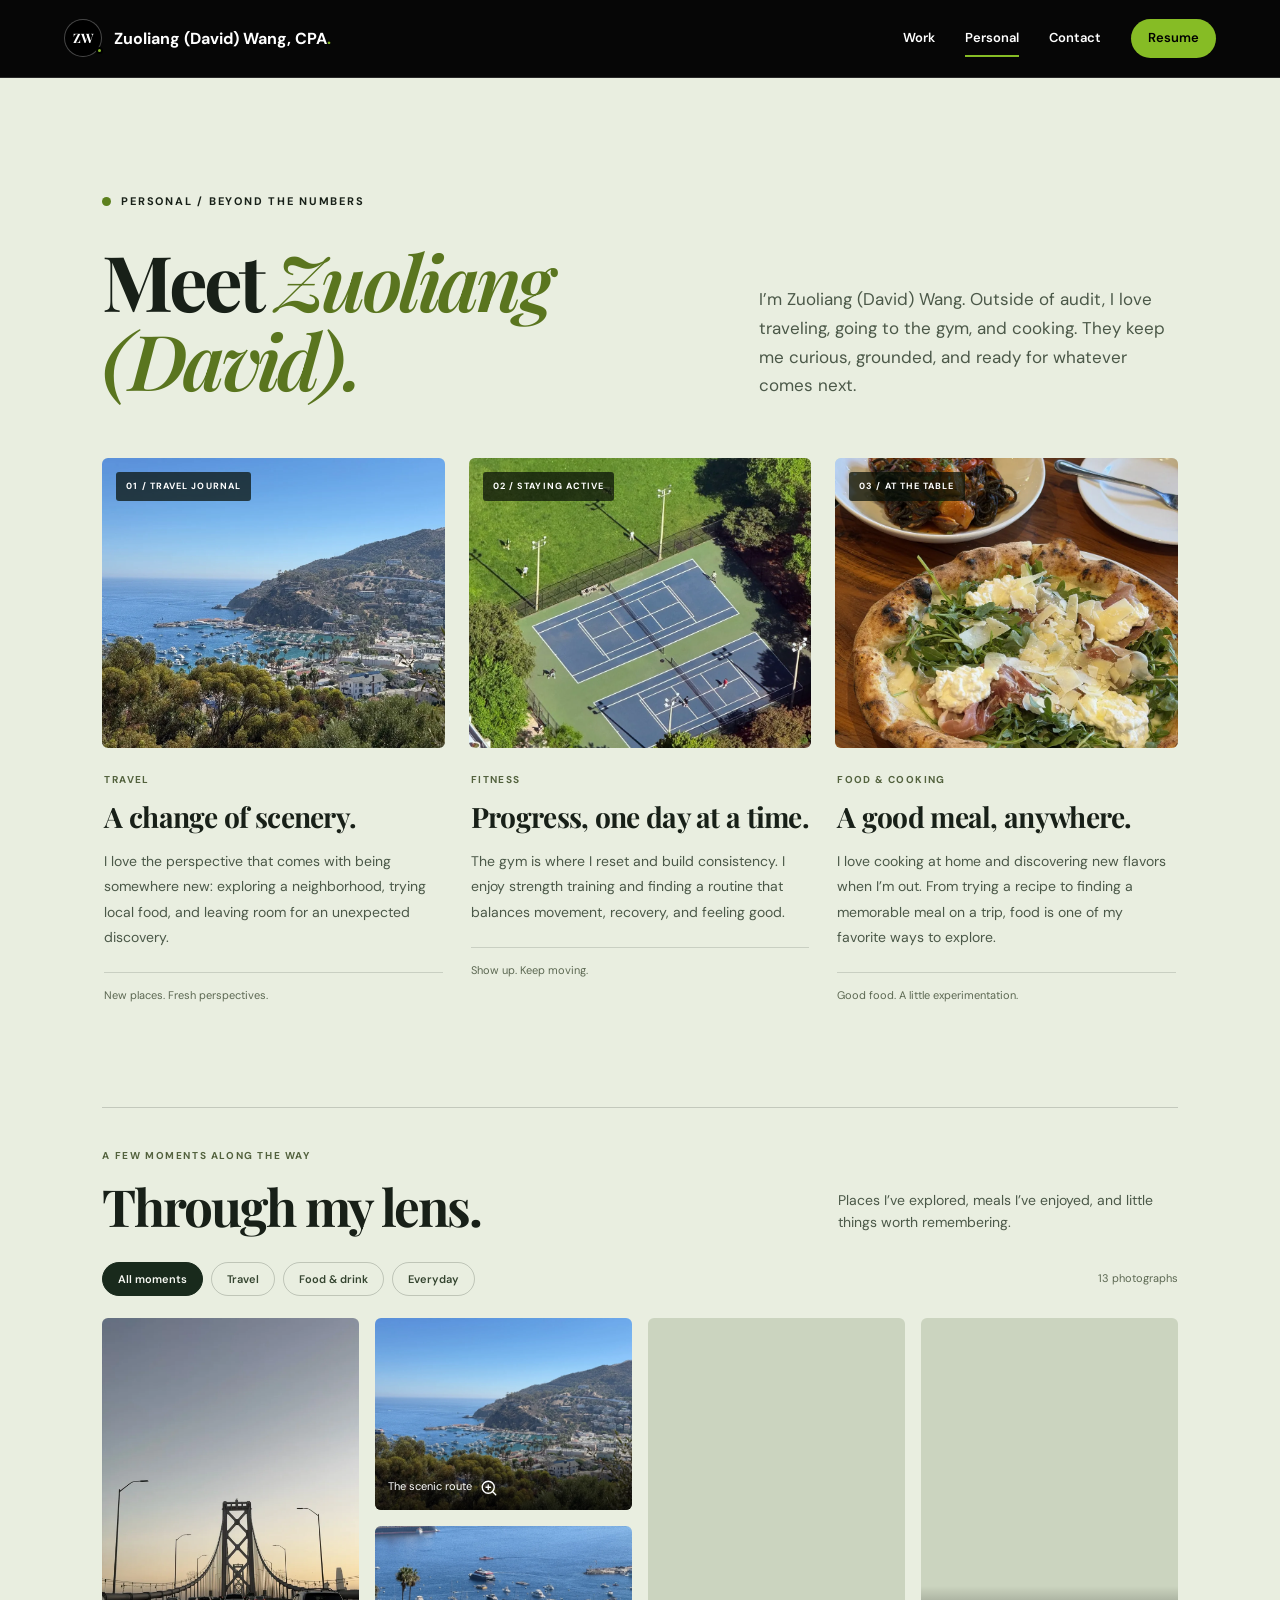
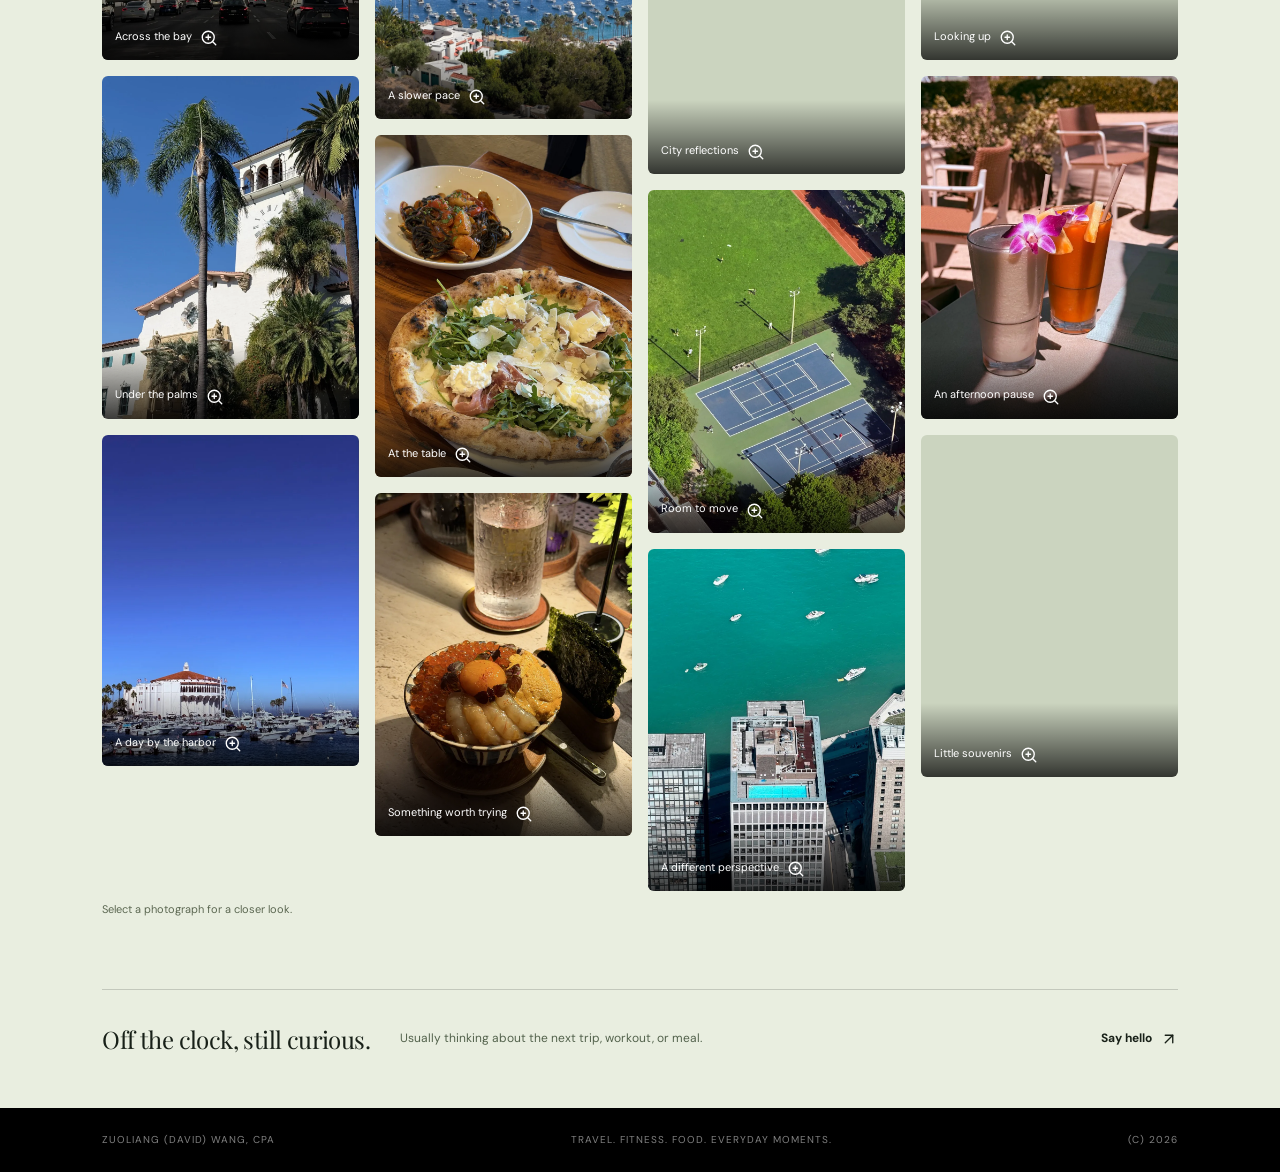
==== commit 497bd71e: "Normalize text-to-icon spacing to 8px across desktop and mobile" ====
--- a/personal.html
+++ b/personal.html
@@ -9,7 +9,7 @@
   <link rel="preconnect" href="https://fonts.googleapis.com">
   <link rel="preconnect" href="https://fonts.gstatic.com" crossorigin="">
   <link href="https://fonts.googleapis.com/css2?family=DM+Sans:wght@400;500;600;700&family=Playfair+Display:ital,wght@0,600;0,700;1,600&display=swap" rel="stylesheet">
-  <link rel="stylesheet" href="styles.css?v=identity-icons-20261106">
+  <link rel="stylesheet" href="styles.css?v=button-spacing-20261106">
 <link href="https://zuoliangwang23.github.io/personal.html" rel="canonical"></head>
 <body class="personal-page">
   <a class="skip-link" href="#personal">Skip to content</a>
--- a/styles.css
+++ b/styles.css
@@ -5,6 +5,7 @@
   --paper-deep: #dedede;
   --white: #ffffff;
   --accent: #86bc25;
+  --icon-gap: 8px;
   --line: rgba(16, 16, 16, 0.18);
   --serif: "Playfair Display", Georgia, serif;
   --sans: "DM Sans", Arial, sans-serif;
@@ -106,8 +107,9 @@
 .hero-actions { display: flex; gap: 12px; flex-wrap: wrap; }
 .button {
   display: inline-flex;
-  gap: 32px;
+  gap: var(--icon-gap);
   align-items: center;
+  justify-content: center;
   padding: 14px 20px;
   border: 1px solid rgba(255,255,255,.55);
   border-radius: 99px;
@@ -276,10 +278,10 @@
 .eyebrow.light { color: rgba(245,241,232,.6); }
 .contact-copy p:last-child { max-width: 620px; color: rgba(255,255,255,.64); }
 .contact-links { border-top: 1px solid rgba(255,255,255,.25); }
-.contact-links a { display: grid; grid-template-columns: 90px 1fr auto; gap: 12px; padding: 21px 0; border-bottom: 1px solid rgba(255,255,255,.25); }
+.contact-links a { display: grid; grid-template-columns: 90px minmax(0,max-content) 18px; gap: var(--icon-gap); align-items: center; justify-content: start; padding: 21px 0; border-bottom: 1px solid rgba(255,255,255,.25); }
 .contact-links a:hover strong { color: var(--accent); }
 .contact-links span { color: rgba(245,241,232,.5); font-size: 11px; text-transform: uppercase; letter-spacing: .12em; }
-.contact-links strong { font-size: 13px; transition: color .2s ease; }
+.contact-links strong { min-width: 0; overflow-wrap: anywhere; font-size: 13px; transition: color .2s ease; }
 .contact-links b { display: inline-flex; align-items: center; justify-content: flex-end; color: var(--accent); }
 
 footer { display: flex; justify-content: space-between; padding: 24px clamp(24px, 8vw, 130px); color: rgba(255,255,255,.5); background: #000; font-size: 10px; letter-spacing: .1em; text-transform: uppercase; }
@@ -323,8 +325,8 @@
 .personal-closing { margin-top: 70px; padding-top: 30px; display: flex; flex-wrap: wrap; align-items: center; gap: 16px 30px; border-top: 1px solid rgba(24,32,24,.18); }
 .personal-closing > span { font-family: var(--serif); font-size: 24px; letter-spacing: -.025em; }
 .personal-closing p { margin: 0; font-size: 12px; color: #53624c; }
-.personal-closing a { margin-left: auto; font-weight: 700; font-size: 12px; }
-.personal-closing a > span { margin-left: 16px; }
+.personal-closing a { display: inline-flex; align-items: center; gap: var(--icon-gap); margin-left: auto; font-weight: 700; font-size: 12px; }
+.personal-closing a > span { display: inline-flex; margin-left: 0; }
 
 .photo-journal { margin-top: clamp(70px, 8vw, 115px); padding-top: 40px; border-top: 1px solid rgba(24,32,24,.18); }
 .journal-heading { display: flex; align-items: flex-end; justify-content: space-between; gap: 35px; }
@@ -341,7 +343,7 @@
 .gallery-item img { display: block; width: 100%; height: auto; transition: transform .35s ease; }
 .gallery-item:hover img { transform: scale(1.035); }
 .gallery-item:focus-visible { outline-offset: 3px; }
-.gallery-caption { position: absolute; inset: auto 0 0; display: flex; justify-content: space-between; align-items: center; gap: 10px; padding: 40px 13px 13px; background: linear-gradient(transparent,rgba(0,0,0,.75)); color: #fff; font-size: 11px; line-height: 1.4; }
+.gallery-caption { position: absolute; inset: auto 0 0; display: flex; justify-content: flex-start; align-items: center; gap: var(--icon-gap); padding: 40px 13px 13px; background: linear-gradient(transparent,rgba(0,0,0,.75)); color: #fff; font-size: 11px; line-height: 1.4; }
 .gallery-caption > span { font-size: 20px; line-height: 1; }
 .photo-gallery [hidden], .gallery-filters[hidden] { display: none !important; }
 .gallery-hint { margin: 10px 0 0; color: #5c6852; font-size: 11px; }
@@ -353,8 +355,8 @@
 .viewer-toolbar h2 { margin: 0; color: #cbd5c2; font: 500 12px var(--sans); }
 .photo-dialog button { padding: 10px 13px; font: 600 12px var(--sans); color: #fff; background: #1c271e; border: 1px solid #354535; border-radius: 5px; cursor: pointer; }
 .photo-dialog button:hover { color: #000; background: var(--accent); }
-.viewer-close span { display: inline-flex; align-items: center; margin-left: 4px; }
-.viewer-toolbar button, .viewer-controls button { display: inline-flex; align-items: center; gap: 8px; }
+.viewer-close span { display: inline-flex; align-items: center; margin-left: 0; }
+.viewer-toolbar button, .viewer-controls button { display: inline-flex; align-items: center; gap: var(--icon-gap); }
 .viewer-figure { display: grid; grid-template-rows: minmax(0,1fr) auto; gap: 12px; min-height: 0; margin: 0; }
 .viewer-figure img { display: block; width: 100%; height: 100%; min-height: 0; object-fit: contain; }
 .viewer-figure figcaption { text-align: center; color: #cbd5c2; font-size: 12px; }
@@ -406,8 +408,7 @@
   .hero, .section, .impact-section, .contact-section { padding-inline: 20px; }
   h1 { font-size: 52px; }
   .hero-actions { flex-direction: column; align-items: stretch; }
-  .button { justify-content: space-between; }
-  .contact-links a { grid-template-columns: 70px 1fr auto; }
+  .contact-links a { grid-template-columns: 70px minmax(0,max-content) 18px; }
   .contact-links strong { overflow-wrap: anywhere; }
   footer { flex-direction: column; gap: 7px; padding-inline: 20px; }
 }
